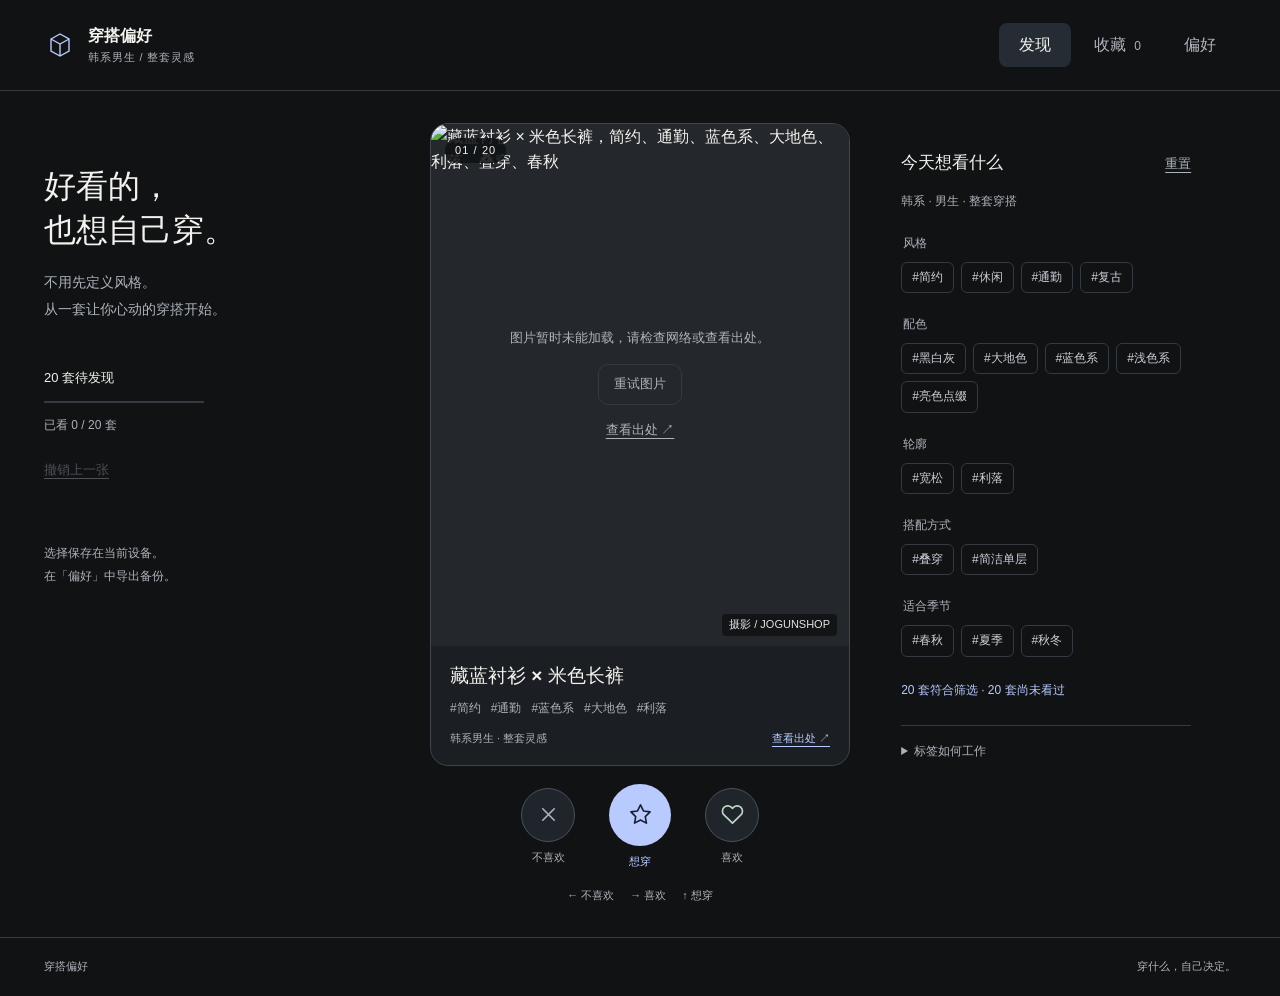
==== docs/index.html @ 4b9cb7e7 "Launch Korean menswear outfit swipe demo with 20 curated looks" ====
<!doctype html>
<html lang="zh-CN"><head><meta charset="UTF-8"><meta name="viewport" content="width=device-width,initial-scale=1,viewport-fit=cover"><meta name="theme-color" content="#101214"><meta name="description" content="用二十套韩系男生穿搭，慢慢发现自己想穿的风格。"><title>穿搭偏好 · 韩系男生</title><link rel="icon" href="./icon.svg" type="image/svg+xml"><link rel="manifest" href="./manifest.webmanifest"><link rel="stylesheet" href="./style.css"></head>
<body>
<header class="topbar"><a class="brand" href="./"><svg viewBox="0 0 32 32" aria-hidden="true"><path d="m7 10 9-5 9 5v12l-9 5-9-5zM7 10l9 5 9-5M16 15v12"/></svg><span>穿搭偏好<span class="brand-sub">韩系男生 / 整套灵感</span></span></a><nav aria-label="主导航"><button class="tab active" data-view="discover">发现</button><button class="tab" data-view="saved">收藏 <span id="saved-count">0</span></button><button class="tab" data-view="profile">偏好</button></nav><button id="filter-toggle" class="compact">筛选</button></header>
<main id="discover" class="workspace view">
<aside class="intro"><h1>好看的，<br>也想自己穿。</h1><p>不用先定义风格。<br>从一套让你心动的穿搭开始。</p><div class="session"><span id="remaining">20 套待发现</span><div class="progress"><div id="progress-fill"></div></div><span id="session-caption">向左略过，向右喜欢</span></div><button id="undo" class="text-button" disabled>撤销上一张</button><p class="local-note">选择保存在当前设备。<br>在「偏好」中导出备份。</p></aside>
<section class="stage" aria-label="穿搭卡片"><div class="mobile-status"><span id="mobile-progress">20 套待发现</span><button id="undo-mobile" class="text-button" disabled>撤销上一张</button></div><div id="card-host"></div><div id="actions" class="actions"><button id="pass" class="action" aria-label="不喜欢"><span class="action-icon" data-icon="x"></span><span>不喜欢</span></button><button id="want" class="action want" aria-label="超喜欢，想穿"><span class="action-icon" data-icon="star"></span><span>想穿</span></button><button id="like" class="action" aria-label="喜欢"><span class="action-icon" data-icon="heart"></span><span>喜欢</span></button></div><p class="keyboard-hint">← 不喜欢 <span>→ 喜欢</span><span>↑ 想穿</span></p></section>
<aside id="filters" class="filters"><div class="section-head"><h2>今天想看什么</h2><button id="clear-filters" class="text-button">重置</button></div><p class="muted small">韩系 · 男生 · 整套穿搭</p><div id="filter-groups"></div><p id="filter-count" class="filter-note"></p><details class="method"><summary>标签如何工作</summary><p>不同维度同时满足；同一维度任选其一。标签由人工根据图片整理，可描述整体氛围，不代表穿着效果。</p><p>喜欢和想穿用于提高相近标签的排序；少量探索穿搭保留新鲜感。左滑只轻微影响偏好。</p></details></aside>
</main>
<section id="saved" class="view content-view" hidden><div class="page-heading"><div><h1>留住心动的搭配</h1><p class="muted">喜欢是灵感，想穿是下一次尝试。</p></div><div class="segmented"><button class="active" data-save-filter="all">全部</button><button data-save-filter="want">想穿</button><button data-save-filter="like">喜欢</button></div></div><div id="saved-grid" class="saved-grid"></div></section>
<section id="profile" class="view content-view" hidden><h1>慢慢认识自己的偏好</h1><p class="muted">根据这 20 套样本的选择统计，随时可以改变。</p><div class="profile-layout"><section><h2>最近偏爱的标签</h2><div id="preferences"></div><p class="muted small">这只是图片偏好，不是身材判断，也不是固定的风格结论。</p></section><section class="backup"><h2>你的数据，由你保管</h2><p>喜欢、想穿和筛选保存在当前浏览器。联网不会自动同步到另一台设备。</p><div class="button-row"><button id="export" class="solid">导出备份</button><label class="button" for="import">导入备份</label><input type="file" id="import" accept="application/json" hidden></div><button id="reset-decisions" class="text-button">重新发现这 20 套</button><details><summary>图片与来源</summary><p>穿搭摄影来自 JOGUNSHOP 公开页面，版权属于原作者。卡片提供原始出处。Demo 不售卖商品、不展示价格。图片由来源站点提供，可能因网络或原站调整失效。</p><p>当前版本为人工核对的固定 20 套。采集程序独立运行，尚未启用自动定时更新。</p></details></section></div></section>
<footer>穿搭偏好 <span>穿什么，自己决定。</span></footer><div id="toast" role="status" aria-live="polite"></div>
<script type="module" src="./app.js"></script></body></html>
---- docs/style.css ----
:root{color-scheme:dark;--bg:#101214;--panel:#1b1e22;--fg:#f3f2ee;--muted:#adb3ba;--line:#343a42;--accent:#b9caff;--green:#bed8c8;--radius:18px}*{box-sizing:border-box}body{margin:0;background:var(--bg);color:var(--fg);font:16px/1.6 -apple-system,BlinkMacSystemFont,"PingFang SC","Microsoft YaHei",sans-serif}button,input{font:inherit}button,a,label.button{-webkit-tap-highlight-color:transparent}button,.button{cursor:pointer;color:inherit;border:1px solid var(--line);background:none;border-radius:10px;padding:9px 15px;transition:background .18s,color .18s}button:hover,.button:hover{background:#272c33}button:active{transform:translateY(1px)}button:disabled{opacity:.38;cursor:default}button:focus-visible,a:focus-visible,label:focus-within,summary:focus-visible{outline:2px solid var(--accent);outline-offset:4px}a{color:inherit;text-underline-offset:4px}::selection{background:var(--accent);color:var(--bg)}[hidden]{display:none!important}.topbar{max-width:1440px;padding:23px 44px;margin:auto;display:flex;align-items:center;border-bottom:1px solid var(--line);gap:35px}.brand{display:flex;gap:12px;text-decoration:none;align-items:center;font-weight:650}.brand svg{width:32px;fill:none;stroke:var(--accent);stroke-width:1.4}.brand-sub{display:block;font-size:11px;font-weight:400;color:var(--muted);letter-spacing:.08em}.topbar nav{margin-left:auto;display:flex;gap:8px}.tab{border:0;border-radius:8px;color:var(--muted);min-width:72px}.tab.active{background:#262c34;color:var(--fg)}#saved-count{font-size:12px;margin-left:4px}.compact{display:none}.workspace{max-width:1440px;margin:0 auto;padding:32px 44px;display:grid;grid-template-columns:minmax(190px,1fr) minmax(300px,420px) minmax(220px,1fr);gap:clamp(25px,4vw,64px);align-items:start}.intro{padding-top:25px}.edition{font-size:13px;color:var(--accent)}h1{font-size:32px;line-height:1.4;font-weight:550;margin:16px 0}h2{font-size:17px;font-weight:550;margin:0 0 12px}.intro p{color:var(--muted);font-size:14px;line-height:1.9}.session{margin-top:46px;font-size:13px}.progress{height:2px;background:var(--line);margin:12px 0;width:160px}.progress div{height:100%;background:var(--accent);transition:width .2s}#session-caption{color:var(--muted);font-size:12px}.text-button{padding:6px 0;border:0;font-size:13px;color:var(--muted);text-decoration:underline;text-underline-offset:4px}.text-button:hover{background:none;color:var(--fg)}#undo{margin-top:18px}.intro .local-note{margin-top:55px;font-size:12px}.stage{min-width:0}#card-host{position:relative}.look-card{position:relative;touch-action:pan-y;user-select:none;transform-origin:50% 85%;border-radius:var(--radius);overflow:hidden;background:var(--panel);border:1px solid #40454d}.photo-wrap{height:min(58vh,540px);min-height:320px;position:relative;background:#24272b;display:flex;justify-content:center}.photo-wrap img{width:100%;height:100%;object-fit:contain;pointer-events:none}.photo-index{position:absolute;top:14px;left:14px;border-radius:30px;background:#101214d9;font-size:11px;padding:4px 10px;letter-spacing:.1em}.photo-credit{position:absolute;right:12px;bottom:10px;background:#101214df;padding:2px 7px;border-radius:4px;font-size:10px;color:#e2e4e7}.card-info{padding:15px 19px 17px}.card-info h2{font-size:19px;margin:0 0 8px}.tags{display:flex;flex-wrap:wrap;gap:5px 10px;color:var(--muted);font-size:12px}.card-meta{display:flex;align-items:center;justify-content:space-between;margin-top:12px;font-size:11px;color:var(--muted)}.card-meta a{color:var(--accent)}.stamp{pointer-events:none;position:absolute;top:60px;left:20px;font-size:30px;font-weight:700;border:3px solid currentColor;padding:2px 12px;transform:rotate(-13deg);opacity:0;color:var(--green);background:#101214e6}.stamp.reject{left:auto;right:20px;transform:rotate(13deg);color:#f0c5c1}.actions{display:flex;justify-content:center;gap:34px;margin-top:22px}.action{display:flex;flex-direction:column;align-items:center;border:0;padding:0;background:none;font-size:11px;color:var(--muted);gap:7px}.action:hover{background:none;color:var(--fg)}.action-icon{width:54px;height:54px;border-radius:50%;display:grid;place-items:center;border:1px solid #49515c;background:#20252b}.action-icon svg{width:23px;height:23px;fill:none;stroke:currentColor;stroke-width:1.7;stroke-linecap:round;stroke-linejoin:round}.want .action-icon{width:62px;height:62px;background:var(--accent);color:#182031;border:0;margin-top:-4px}.want{color:var(--accent)}#like .action-icon{color:var(--green)}.keyboard-hint{font-size:11px;color:var(--muted);text-align:center;margin:17px 0 0;display:flex;justify-content:center;gap:16px}.filters{padding-top:25px;max-width:290px}.section-head{display:flex;justify-content:space-between;align-items:baseline;gap:20px}.section-head h2{margin:0}.muted{color:var(--muted)}.small{font-size:12px}.filter-group{border:0;padding:0;margin:22px 0 0}.filter-group legend{font-size:12px;color:var(--muted);margin-bottom:9px}.chips{display:flex;gap:7px;flex-wrap:wrap}.chip{font-size:12px;border-radius:6px;padding:5px 10px;color:#ccd0d6}.chip[aria-pressed=true]{color:#dce4ff;background:#293348;border-color:#7e94c9}.filter-note{font-size:12px;color:var(--accent);margin-top:24px}.method{margin-top:25px;border-top:1px solid var(--line);padding-top:16px}details{color:var(--muted);font-size:12px}summary{cursor:pointer}details p{line-height:1.8}.content-view{max-width:1200px;padding:35px 44px 80px;margin:auto;min-height:75vh}.page-heading{display:flex;justify-content:space-between;align-items:center;gap:20px}.page-heading h1{margin-top:0}.segmented{display:flex;gap:5px}.segmented button{font-size:13px}.segmented .active{background:var(--fg);color:var(--bg)}.saved-grid{display:grid;grid-template-columns:repeat(4,1fr);gap:25px;margin-top:25px}.saved-item{min-width:0}.saved-item img{width:100%;aspect-ratio:3/4;object-fit:contain;background:var(--panel);border-radius:10px}.saved-item h2{font-size:15px;margin:10px 0 5px}.saved-item .button-row{margin-top:10px}.saved-item button,.saved-item a{font-size:12px}.saved-label{color:var(--accent);font-size:12px}.empty{padding:65px 25px;text-align:center;color:var(--muted);min-height:400px;display:flex;flex-direction:column;justify-content:center;align-items:center;gap:16px;border:1px dashed var(--line);border-radius:var(--radius)}.empty h2{font-size:22px;color:var(--fg)}.empty p{font-size:14px;max-width:30ch}.profile-layout{display:grid;grid-template-columns:1fr 1fr;gap:80px;margin-top:48px}.backup p{font-size:14px;color:var(--muted);max-width:45ch}.button-row{display:flex;gap:12px;align-items:center;flex-wrap:wrap}.solid{background:var(--accent);color:#182031;border-color:var(--accent)}.solid:hover{background:#d5dfff}.backup details{margin-top:28px}.backup #reset-decisions{display:block;margin-top:22px}.preference-row{display:flex;align-items:center;gap:20px;padding:12px 0;border-bottom:1px solid var(--line);font-size:14px}.preference-row span:last-child{margin-left:auto;font-size:12px;color:var(--muted)}footer{max-width:1440px;margin:auto;padding:20px 44px;border-top:1px solid var(--line);color:var(--muted);font-size:11px;display:flex;justify-content:space-between}#toast{position:fixed;left:50%;bottom:25px;transform:translateX(-50%);background:#eceef2;color:#171c24;border-radius:8px;padding:10px 18px;font-size:13px;opacity:0;pointer-events:none;transition:opacity .2s;z-index:10;max-width:90vw;text-align:center}#toast.show{opacity:1}.image-error{position:absolute;inset:0;display:grid;place-content:center;text-align:center;padding:25px;color:var(--muted);font-size:13px;gap:15px}.image-error button{justify-self:center}.stage.busy{pointer-events:none}::-webkit-scrollbar{width:7px}::-webkit-scrollbar-thumb{background:#454c57;border-radius:6px}
@media(min-width:1450px){.workspace{padding-top:46px;padding-bottom:46px}}@media(max-width:1100px){.workspace{grid-template-columns:160px minmax(280px,390px) 220px;gap:24px;padding:25px}.topbar,footer{padding-left:25px;padding-right:25px}.intro h1{font-size:26px}.actions{gap:28px}}@media(max-width:880px){.workspace{grid-template-columns:minmax(290px,420px) minmax(210px,270px);justify-content:center}.intro{display:none}.saved-grid{grid-template-columns:repeat(3,1fr)}.profile-layout{gap:35px}.photo-wrap{height:55vh}.content-view{padding:25px}.keyboard-hint{display:none}}@media(max-width:620px){.topbar{padding:14px 16px;gap:8px}.brand{gap:8px;font-size:14px}.brand svg{width:25px}.brand-sub{font-size:9px}.topbar nav{gap:0}.tab{padding:7px 9px;min-width:0;font-size:13px}.compact{display:block;padding:6px 8px;font-size:12px}#saved-count{display:none}.workspace{display:flex;flex-direction:column;padding:16px 18px 24px;gap:0}.stage{width:100%;max-width:410px;margin:auto}.photo-wrap{height:clamp(300px,52svh,540px);min-height:0}.card-info{padding:12px 16px}.card-info h2{font-size:17px}.card-meta{margin-top:9px}.actions{margin-top:17px;gap:40px}.look-card{border-radius:15px}.filters{width:100%;max-width:410px;margin:24px auto 0;padding-top:24px;border-top:1px solid var(--line)}.filters:not(.open){display:none}.page-heading{display:block}.content-view{padding:22px 18px 50px}.content-view h1{font-size:24px}.saved-grid{grid-template-columns:repeat(2,1fr);gap:24px 14px}.segmented{margin-top:18px}.profile-layout{grid-template-columns:1fr;gap:40px;margin-top:30px}footer{padding:15px 18px;font-size:10px}.photo-credit{font-size:9px}.empty{min-height:430px}}@media(prefers-reduced-motion:reduce){*,*::before,*::after{transition:none!important;animation:none!important;scroll-behavior:auto!important}}
/* Keep source and navigation labels legible on compact screens. */
.brand-sub,.photo-credit{font-size:11px}@media(max-width:620px){.brand-sub{font-size:11px}.photo-credit{font-size:11px}footer{font-size:11px}.topbar{flex-wrap:wrap}.topbar nav{margin-left:auto}.compact{min-height:36px}.tab{min-height:38px}}

.mobile-status{display:none}@media(max-width:620px){.mobile-status{display:flex;align-items:center;justify-content:space-between;font-size:12px;color:var(--muted);margin:0 2px 11px}.mobile-status .text-button{padding:0;min-height:28px}}
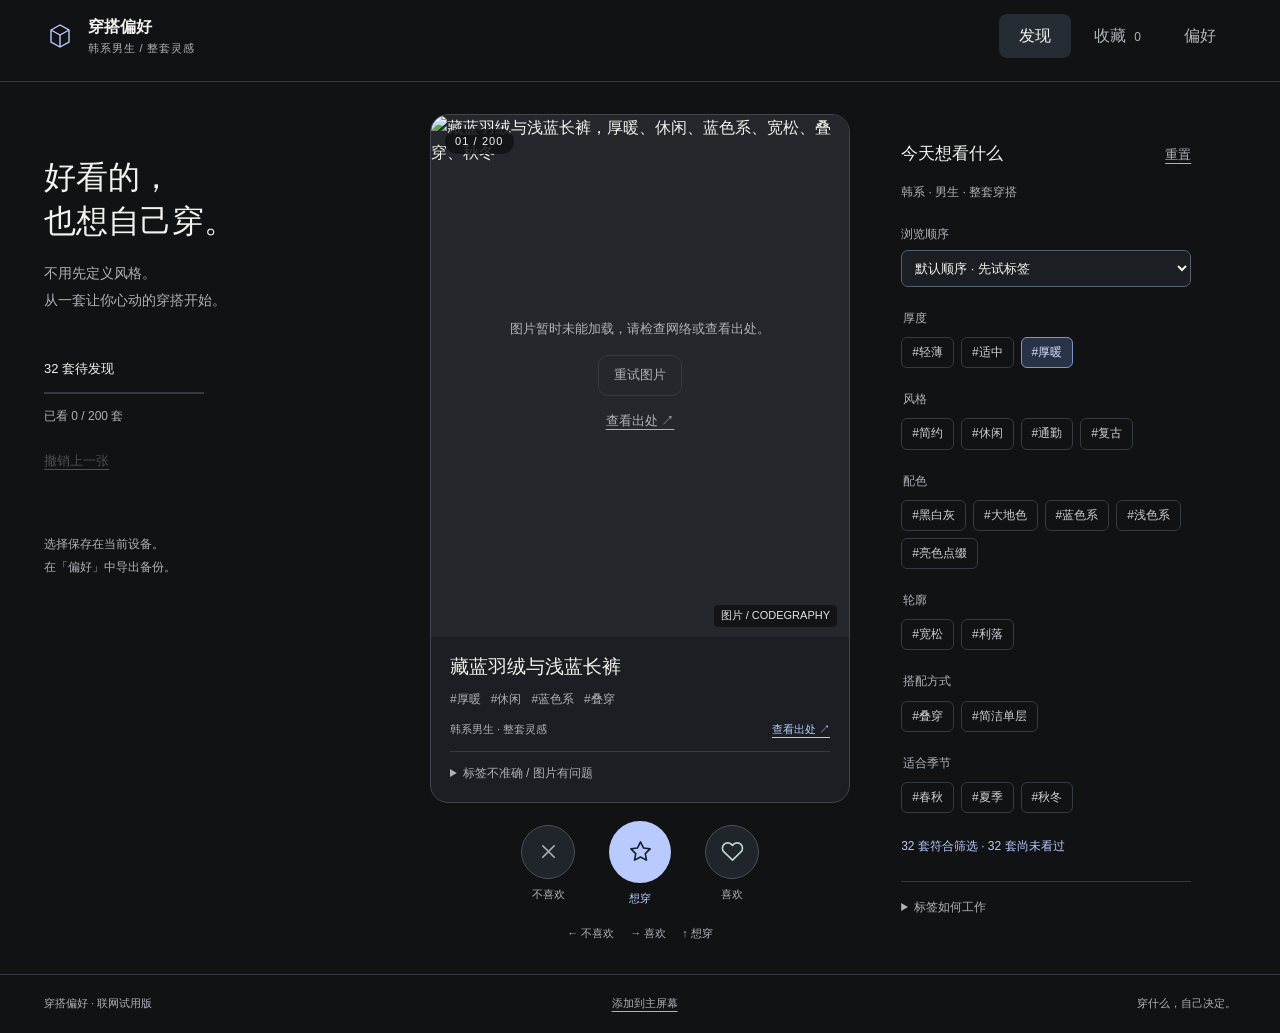
==== commit b5a0aefb: "Release 200-look online trial with thickness filters and home screen installation" ====
--- a/docs/index.html
+++ b/docs/index.html
@@ -1,13 +1,13 @@
 <!doctype html>
-<html lang="zh-CN"><head><meta charset="UTF-8"><meta name="viewport" content="width=device-width,initial-scale=1,viewport-fit=cover"><meta name="theme-color" content="#101214"><meta name="description" content="用二十套韩系男生穿搭，慢慢发现自己想穿的风格。"><title>穿搭偏好 · 韩系男生</title><link rel="icon" href="./icon.svg" type="image/svg+xml"><link rel="manifest" href="./manifest.webmanifest"><link rel="stylesheet" href="./style.css"></head>
+<html lang="zh-CN"><head><meta charset="UTF-8"><meta name="viewport" content="width=device-width,initial-scale=1,viewport-fit=cover"><meta name="theme-color" content="#101214"><meta name="description" content="用200 套韩系男生穿搭，慢慢发现自己想穿的风格。"><title>穿搭偏好 · 韩系男生</title><meta name="apple-mobile-web-app-capable" content="yes"><meta name="apple-mobile-web-app-title" content="穿搭偏好"><meta name="apple-mobile-web-app-status-bar-style" content="black-translucent"><link rel="apple-touch-icon" href="./icons/apple-touch-icon.png"><link rel="icon" href="./icon.svg" type="image/svg+xml"><link rel="manifest" href="./manifest.webmanifest"><link rel="stylesheet" href="./style.css?v=trial200-1"></head>
 <body>
 <header class="topbar"><a class="brand" href="./"><svg viewBox="0 0 32 32" aria-hidden="true"><path d="m7 10 9-5 9 5v12l-9 5-9-5zM7 10l9 5 9-5M16 15v12"/></svg><span>穿搭偏好<span class="brand-sub">韩系男生 / 整套灵感</span></span></a><nav aria-label="主导航"><button class="tab active" data-view="discover">发现</button><button class="tab" data-view="saved">收藏 <span id="saved-count">0</span></button><button class="tab" data-view="profile">偏好</button></nav><button id="filter-toggle" class="compact">筛选</button></header>
 <main id="discover" class="workspace view">
-<aside class="intro"><h1>好看的，<br>也想自己穿。</h1><p>不用先定义风格。<br>从一套让你心动的穿搭开始。</p><div class="session"><span id="remaining">20 套待发现</span><div class="progress"><div id="progress-fill"></div></div><span id="session-caption">向左略过，向右喜欢</span></div><button id="undo" class="text-button" disabled>撤销上一张</button><p class="local-note">选择保存在当前设备。<br>在「偏好」中导出备份。</p></aside>
-<section class="stage" aria-label="穿搭卡片"><div class="mobile-status"><span id="mobile-progress">20 套待发现</span><button id="undo-mobile" class="text-button" disabled>撤销上一张</button></div><div id="card-host"></div><div id="actions" class="actions"><button id="pass" class="action" aria-label="不喜欢"><span class="action-icon" data-icon="x"></span><span>不喜欢</span></button><button id="want" class="action want" aria-label="超喜欢，想穿"><span class="action-icon" data-icon="star"></span><span>想穿</span></button><button id="like" class="action" aria-label="喜欢"><span class="action-icon" data-icon="heart"></span><span>喜欢</span></button></div><p class="keyboard-hint">← 不喜欢 <span>→ 喜欢</span><span>↑ 想穿</span></p></section>
-<aside id="filters" class="filters"><div class="section-head"><h2>今天想看什么</h2><button id="clear-filters" class="text-button">重置</button></div><p class="muted small">韩系 · 男生 · 整套穿搭</p><div id="filter-groups"></div><p id="filter-count" class="filter-note"></p><details class="method"><summary>标签如何工作</summary><p>不同维度同时满足；同一维度任选其一。标签由人工根据图片整理，可描述整体氛围，不代表穿着效果。</p><p>喜欢和想穿用于提高相近标签的排序；少量探索穿搭保留新鲜感。左滑只轻微影响偏好。</p></details></aside>
+<aside class="intro"><h1>好看的，<br>也想自己穿。</h1><p>不用先定义风格。<br>从一套让你心动的穿搭开始。</p><div class="session"><span id="remaining">200 套待发现</span><div class="progress"><div id="progress-fill"></div></div><span id="session-caption">向左略过，向右喜欢</span></div><button id="undo" class="text-button" disabled>撤销上一张</button><p class="local-note">选择保存在当前设备。<br>在「偏好」中导出备份。</p></aside>
+<section class="stage" aria-label="穿搭卡片"><div class="mobile-status"><span id="mobile-progress">200 套待发现</span><button id="undo-mobile" class="text-button" disabled>撤销上一张</button></div><div id="card-host"></div><div id="actions" class="actions"><button id="pass" class="action" aria-label="不喜欢"><span class="action-icon" data-icon="x"></span><span>不喜欢</span></button><button id="want" class="action want" aria-label="超喜欢，想穿"><span class="action-icon" data-icon="star"></span><span>想穿</span></button><button id="like" class="action" aria-label="喜欢"><span class="action-icon" data-icon="heart"></span><span>喜欢</span></button></div><p class="keyboard-hint">← 不喜欢 <span>→ 喜欢</span><span>↑ 想穿</span></p></section>
+<aside id="filters" class="filters"><div class="section-head"><h2>今天想看什么</h2><button id="clear-filters" class="text-button">重置</button></div><p class="muted small">韩系 · 男生 · 整套穿搭</p><label class="order-control" for="order-mode">浏览顺序<select id="order-mode"><option value="editorial">默认顺序 · 先试标签</option><option value="personal">按我的偏好</option></select></label><div id="filter-groups"></div><p id="filter-count" class="filter-note"></p><details class="method"><summary>标签如何工作</summary><p>不同维度同时满足；同一维度任选其一。标签按照片与公开描述整理，仅供初筛；厚度是视觉估计，不代表实际保暖。觉得不准确可在卡片中记录。</p><p>喜欢和想穿用于提高相近标签的排序；少量探索穿搭保留新鲜感。左滑只轻微影响偏好。</p></details></aside>
 </main>
 <section id="saved" class="view content-view" hidden><div class="page-heading"><div><h1>留住心动的搭配</h1><p class="muted">喜欢是灵感，想穿是下一次尝试。</p></div><div class="segmented"><button class="active" data-save-filter="all">全部</button><button data-save-filter="want">想穿</button><button data-save-filter="like">喜欢</button></div></div><div id="saved-grid" class="saved-grid"></div></section>
-<section id="profile" class="view content-view" hidden><h1>慢慢认识自己的偏好</h1><p class="muted">根据这 20 套样本的选择统计，随时可以改变。</p><div class="profile-layout"><section><h2>最近偏爱的标签</h2><div id="preferences"></div><p class="muted small">这只是图片偏好，不是身材判断，也不是固定的风格结论。</p></section><section class="backup"><h2>你的数据，由你保管</h2><p>喜欢、想穿和筛选保存在当前浏览器。联网不会自动同步到另一台设备。</p><div class="button-row"><button id="export" class="solid">导出备份</button><label class="button" for="import">导入备份</label><input type="file" id="import" accept="application/json" hidden></div><button id="reset-decisions" class="text-button">重新发现这 20 套</button><details><summary>图片与来源</summary><p>穿搭摄影来自 JOGUNSHOP 公开页面，版权属于原作者。卡片提供原始出处。Demo 不售卖商品、不展示价格。图片由来源站点提供，可能因网络或原站调整失效。</p><p>当前版本为人工核对的固定 20 套。采集程序独立运行，尚未启用自动定时更新。</p></details></section></div></section>
-<footer>穿搭偏好 <span>穿什么，自己决定。</span></footer><div id="toast" role="status" aria-live="polite"></div>
-<script type="module" src="./app.js"></script></body></html>
+<section id="profile" class="view content-view" hidden><h1>慢慢认识自己的偏好</h1><p class="muted">根据这 200 套样本的选择统计，随时可以改变。厚度和季节只用于筛选，不作为长期审美偏好。</p><div class="profile-layout"><section><h2>最近偏爱的标签</h2><div id="preferences"></div><p class="muted small">这只是图片偏好，不是身材判断，也不是固定的风格结论。</p></section><section class="backup"><a class="button install-link" href="./install.html">添加到手机主屏幕 ↗</a><h2>你的数据，由你保管</h2><p>喜欢、想穿和筛选保存在当前浏览器。联网不会自动同步到另一台设备。</p><div class="button-row"><button id="export" class="solid">导出备份</button><label class="button" for="import">导入备份</label><input type="file" id="import" accept="application/json" hidden></div><p id="report-count" class="small muted">已记录 0 条标签或图片反馈</p><button id="reset-decisions" class="text-button">重新发现这 200 套</button><details><summary>图片与来源</summary><p>穿搭摄影来自各品牌的公开造型与商品搭配页面，版权属于原作者。卡片提供原始出处。Demo 不售卖商品、不展示价格。图片由来源站点提供，可能因网络或原站调整失效。</p><p>当前版本为固定 200 套试用清单。采集程序独立运行，尚未启用自动定时更新。</p></details></section></div></section>
+<footer>穿搭偏好 · 联网试用版 <a href="./install.html">添加到主屏幕</a><span>穿什么，自己决定。</span></footer><div id="toast" role="status" aria-live="polite"></div>
+<script type="module" src="./app.js?v=trial200-1"></script></body></html>
--- a/docs/style.css
+++ b/docs/style.css
@@ -4,3 +4,5 @@
 .brand-sub,.photo-credit{font-size:11px}@media(max-width:620px){.brand-sub{font-size:11px}.photo-credit{font-size:11px}footer{font-size:11px}.topbar{flex-wrap:wrap}.topbar nav{margin-left:auto}.compact{min-height:36px}.tab{min-height:38px}}
 
 .mobile-status{display:none}@media(max-width:620px){.mobile-status{display:flex;align-items:center;justify-content:space-between;font-size:12px;color:var(--muted);margin:0 2px 11px}.mobile-status .text-button{padding:0;min-height:28px}}
+@media(min-width:621px) and (max-width:880px){.mobile-status{display:flex;align-items:center;justify-content:space-between;font-size:12px;color:var(--muted);margin:0 2px 11px}.mobile-status .text-button{padding:0;min-height:28px}}
+.order-control{display:block;color:var(--muted);font-size:12px;margin:22px 0 4px}select,textarea{font:inherit;background:var(--panel);color:var(--fg);border:1px solid #536072;border-radius:7px;padding:9px;max-width:100%;caret-color:var(--accent)}.order-control select{width:100%;margin-top:6px;font-size:13px}.report-form{margin-top:12px;font-size:12px;border-top:1px solid var(--line);padding-top:10px}.report-form summary{padding:2px 0;color:var(--muted)}.report-form form{display:flex;flex-direction:column;gap:10px;margin-top:12px}.report-form select,.report-form textarea{width:100%;font-size:14px}.report-form textarea{min-height:75px;resize:vertical}.report-form button{align-self:flex-start;font-size:13px}.report-form p{margin:0}.install-link{display:inline-block;margin-bottom:25px;text-decoration:none;color:var(--accent)}.content-view p{max-width:65ch}.photo-credit{max-width:75%;overflow:hidden;text-overflow:ellipsis;white-space:nowrap}select:focus-visible,textarea:focus-visible{outline:2px solid var(--accent);outline-offset:3px}body{padding-top:env(safe-area-inset-top);padding-bottom:env(safe-area-inset-bottom)}.topbar{padding-top:max(14px,env(safe-area-inset-top))}@media(max-width:620px){.photo-wrap{height:clamp(275px,46svh,490px)}.card-info{padding:10px 14px}.card-info h2{font-size:16px}.report-form{margin-top:9px;padding-top:7px}.actions{margin-top:14px}footer{gap:15px;flex-wrap:wrap}}
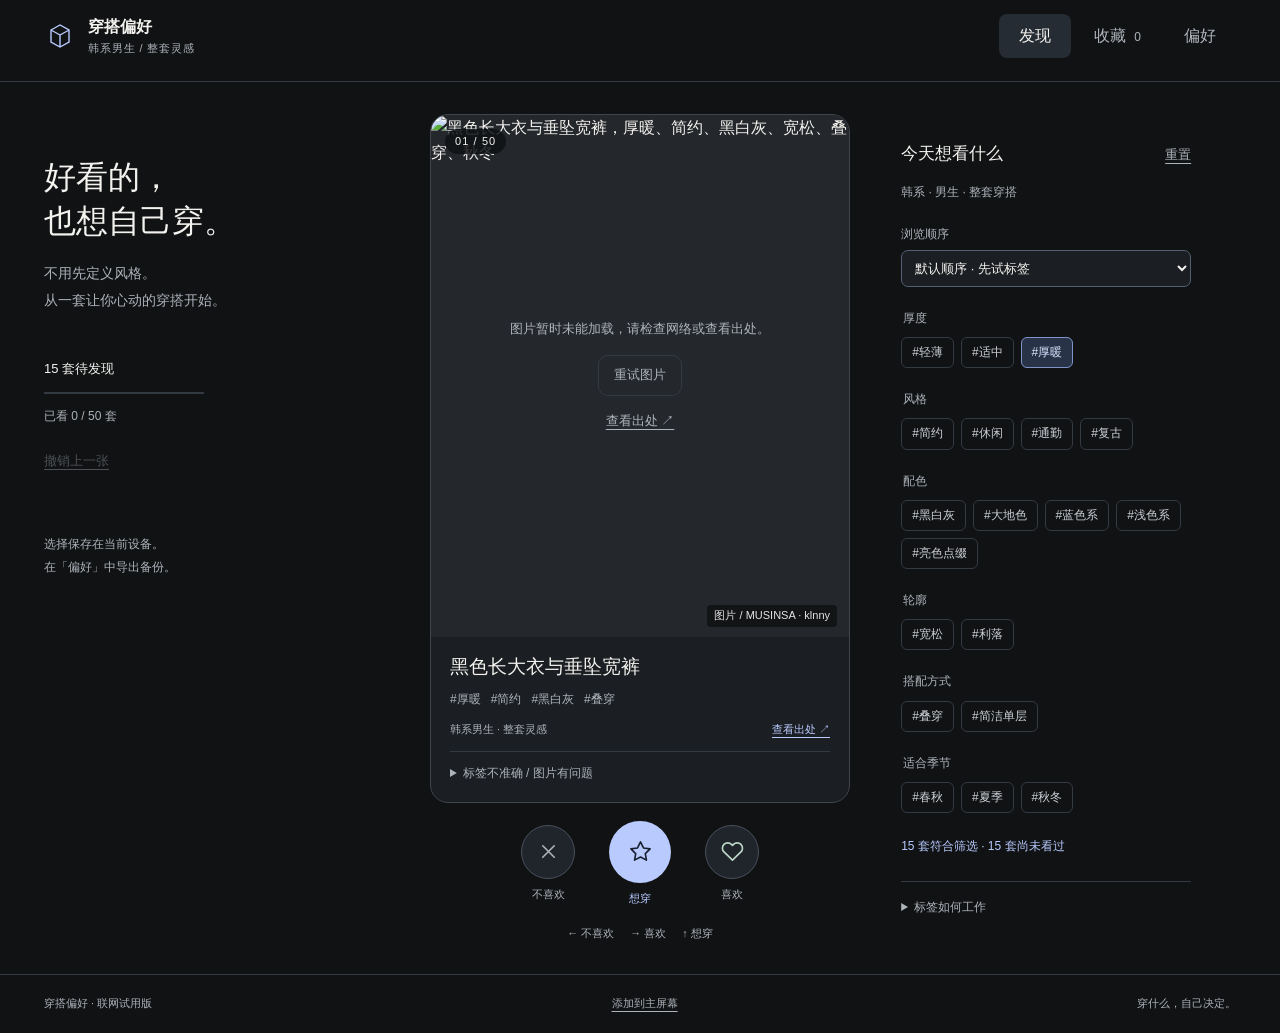
==== commit a31dcfd8: "Replace the entire gallery with 50 reviewed Korean user outfits and preserve prior choices" ====
--- a/docs/index.html
+++ b/docs/index.html
@@ -1,13 +1,13 @@
 <!doctype html>
-<html lang="zh-CN"><head><meta charset="UTF-8"><meta name="viewport" content="width=device-width,initial-scale=1,viewport-fit=cover"><meta name="theme-color" content="#101214"><meta name="description" content="用200 套韩系男生穿搭，慢慢发现自己想穿的风格。"><title>穿搭偏好 · 韩系男生</title><meta name="apple-mobile-web-app-capable" content="yes"><meta name="apple-mobile-web-app-title" content="穿搭偏好"><meta name="apple-mobile-web-app-status-bar-style" content="black-translucent"><link rel="apple-touch-icon" href="./icons/apple-touch-icon.png"><link rel="icon" href="./icon.svg" type="image/svg+xml"><link rel="manifest" href="./manifest.webmanifest"><link rel="stylesheet" href="./style.css?v=trial200-1"></head>
+<html lang="zh-CN"><head><meta charset="UTF-8"><meta name="viewport" content="width=device-width,initial-scale=1,viewport-fit=cover"><meta name="theme-color" content="#101214"><meta name="description" content="用50 套韩系男生穿搭，慢慢发现自己想穿的风格。"><title>穿搭偏好 · 韩系男生</title><meta name="apple-mobile-web-app-capable" content="yes"><meta name="apple-mobile-web-app-title" content="穿搭偏好"><meta name="apple-mobile-web-app-status-bar-style" content="black-translucent"><link rel="apple-touch-icon" href="./icons/apple-touch-icon.png"><link rel="icon" href="./icon.svg" type="image/svg+xml"><link rel="manifest" href="./manifest.webmanifest"><link rel="stylesheet" href="./style.css?v=review50-1"></head>
 <body>
 <header class="topbar"><a class="brand" href="./"><svg viewBox="0 0 32 32" aria-hidden="true"><path d="m7 10 9-5 9 5v12l-9 5-9-5zM7 10l9 5 9-5M16 15v12"/></svg><span>穿搭偏好<span class="brand-sub">韩系男生 / 整套灵感</span></span></a><nav aria-label="主导航"><button class="tab active" data-view="discover">发现</button><button class="tab" data-view="saved">收藏 <span id="saved-count">0</span></button><button class="tab" data-view="profile">偏好</button></nav><button id="filter-toggle" class="compact">筛选</button></header>
 <main id="discover" class="workspace view">
-<aside class="intro"><h1>好看的，<br>也想自己穿。</h1><p>不用先定义风格。<br>从一套让你心动的穿搭开始。</p><div class="session"><span id="remaining">200 套待发现</span><div class="progress"><div id="progress-fill"></div></div><span id="session-caption">向左略过，向右喜欢</span></div><button id="undo" class="text-button" disabled>撤销上一张</button><p class="local-note">选择保存在当前设备。<br>在「偏好」中导出备份。</p></aside>
-<section class="stage" aria-label="穿搭卡片"><div class="mobile-status"><span id="mobile-progress">200 套待发现</span><button id="undo-mobile" class="text-button" disabled>撤销上一张</button></div><div id="card-host"></div><div id="actions" class="actions"><button id="pass" class="action" aria-label="不喜欢"><span class="action-icon" data-icon="x"></span><span>不喜欢</span></button><button id="want" class="action want" aria-label="超喜欢，想穿"><span class="action-icon" data-icon="star"></span><span>想穿</span></button><button id="like" class="action" aria-label="喜欢"><span class="action-icon" data-icon="heart"></span><span>喜欢</span></button></div><p class="keyboard-hint">← 不喜欢 <span>→ 喜欢</span><span>↑ 想穿</span></p></section>
+<aside class="intro"><h1>好看的，<br>也想自己穿。</h1><p>不用先定义风格。<br>从一套让你心动的穿搭开始。</p><div class="session"><span id="remaining">50 套待发现</span><div class="progress"><div id="progress-fill"></div></div><span id="session-caption">向左略过，向右喜欢</span></div><button id="undo" class="text-button" disabled>撤销上一张</button><p class="local-note">选择保存在当前设备。<br>在「偏好」中导出备份。</p></aside>
+<section class="stage" aria-label="穿搭卡片"><div class="mobile-status"><span id="mobile-progress">50 套待发现</span><button id="undo-mobile" class="text-button" disabled>撤销上一张</button></div><div id="card-host"></div><div id="actions" class="actions"><button id="pass" class="action" aria-label="不喜欢"><span class="action-icon" data-icon="x"></span><span>不喜欢</span></button><button id="want" class="action want" aria-label="超喜欢，想穿"><span class="action-icon" data-icon="star"></span><span>想穿</span></button><button id="like" class="action" aria-label="喜欢"><span class="action-icon" data-icon="heart"></span><span>喜欢</span></button></div><p class="keyboard-hint">← 不喜欢 <span>→ 喜欢</span><span>↑ 想穿</span></p></section>
 <aside id="filters" class="filters"><div class="section-head"><h2>今天想看什么</h2><button id="clear-filters" class="text-button">重置</button></div><p class="muted small">韩系 · 男生 · 整套穿搭</p><label class="order-control" for="order-mode">浏览顺序<select id="order-mode"><option value="editorial">默认顺序 · 先试标签</option><option value="personal">按我的偏好</option></select></label><div id="filter-groups"></div><p id="filter-count" class="filter-note"></p><details class="method"><summary>标签如何工作</summary><p>不同维度同时满足；同一维度任选其一。标签按照片与公开描述整理，仅供初筛；厚度是视觉估计，不代表实际保暖。觉得不准确可在卡片中记录。</p><p>喜欢和想穿用于提高相近标签的排序；少量探索穿搭保留新鲜感。左滑只轻微影响偏好。</p></details></aside>
 </main>
 <section id="saved" class="view content-view" hidden><div class="page-heading"><div><h1>留住心动的搭配</h1><p class="muted">喜欢是灵感，想穿是下一次尝试。</p></div><div class="segmented"><button class="active" data-save-filter="all">全部</button><button data-save-filter="want">想穿</button><button data-save-filter="like">喜欢</button></div></div><div id="saved-grid" class="saved-grid"></div></section>
-<section id="profile" class="view content-view" hidden><h1>慢慢认识自己的偏好</h1><p class="muted">根据这 200 套样本的选择统计，随时可以改变。厚度和季节只用于筛选，不作为长期审美偏好。</p><div class="profile-layout"><section><h2>最近偏爱的标签</h2><div id="preferences"></div><p class="muted small">这只是图片偏好，不是身材判断，也不是固定的风格结论。</p></section><section class="backup"><a class="button install-link" href="./install.html">添加到手机主屏幕 ↗</a><h2>你的数据，由你保管</h2><p>喜欢、想穿和筛选保存在当前浏览器。联网不会自动同步到另一台设备。</p><div class="button-row"><button id="export" class="solid">导出备份</button><label class="button" for="import">导入备份</label><input type="file" id="import" accept="application/json" hidden></div><p id="report-count" class="small muted">已记录 0 条标签或图片反馈</p><button id="reset-decisions" class="text-button">重新发现这 200 套</button><details><summary>图片与来源</summary><p>穿搭摄影来自各品牌的公开造型与商品搭配页面，版权属于原作者。卡片提供原始出处。Demo 不售卖商品、不展示价格。图片由来源站点提供，可能因网络或原站调整失效。</p><p>当前版本为固定 200 套试用清单。采集程序独立运行，尚未启用自动定时更新。</p></details></section></div></section>
+<section id="profile" class="view content-view" hidden><h1>慢慢认识自己的偏好</h1><p class="muted">根据这 50 套样本的选择统计，随时可以改变。厚度和季节只用于筛选，不作为长期审美偏好。</p><div class="profile-layout"><section><h2>最近偏爱的标签</h2><div id="preferences"></div><p class="muted small">这只是图片偏好，不是身材判断，也不是固定的风格结论。</p></section><section class="backup"><a class="button install-link" href="./install.html">添加到手机主屏幕 ↗</a><h2>你的数据，由你保管</h2><p>喜欢、想穿和筛选保存在当前浏览器。联网不会自动同步到另一台设备。</p><div class="button-row"><button id="export" class="solid">导出备份</button><label class="button" for="import">导入备份</label><input type="file" id="import" accept="application/json" hidden></div><p id="archive-count" class="small muted" hidden></p><p id="report-count" class="small muted">已记录 0 条标签或图片反馈</p><button id="reset-decisions" class="text-button">重新发现这 50 套</button><details><summary>图片与来源</summary><p>本批图片来自 MUSINSA 韩国男生用户公开穿搭帖，经 GPT 辅助逐张审核和标注，版权属于原作者。卡片提供原始出处。Demo 不售卖商品、不展示价格。图片由来源站点提供，可能因网络或原站调整失效。</p><p>当前版本为固定 50 套全新试用清单，已替换旧图库。厚度是视觉粗分，针织或薄外套在冬天可能需要加外套。采集程序独立运行，尚未启用自动定时更新。</p></details></section></div></section>
 <footer>穿搭偏好 · 联网试用版 <a href="./install.html">添加到主屏幕</a><span>穿什么，自己决定。</span></footer><div id="toast" role="status" aria-live="polite"></div>
-<script type="module" src="./app.js?v=trial200-1"></script></body></html>
+<script type="module" src="./app.js?v=review50-1"></script></body></html>
